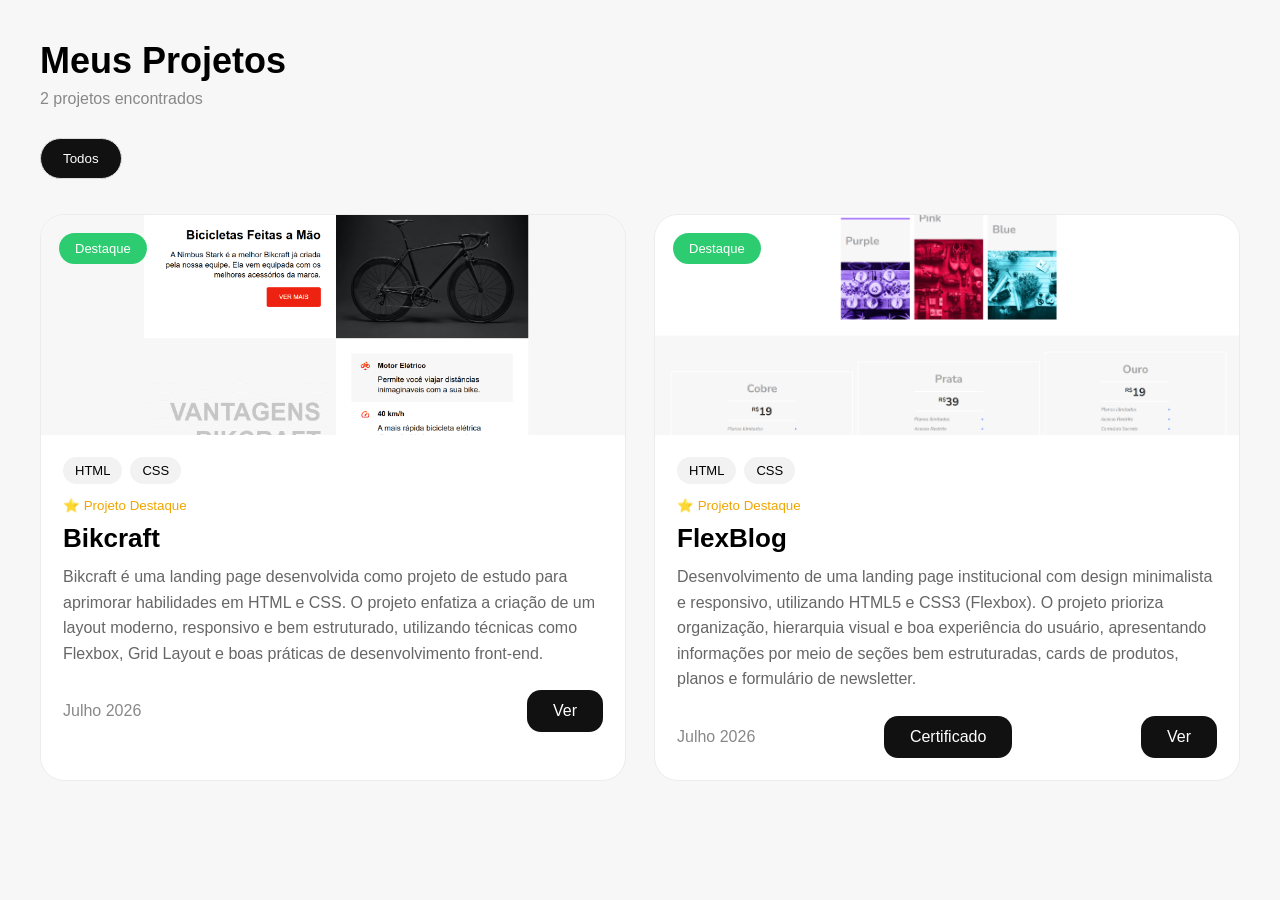
==== index.html @ 1755eb22 "Add FlexBlog project and updates Add the FlexBlog landing page project with HTML, CSS, and image ass" ====
<!DOCTYPE html>
<html lang="pt-br">

<head>
  <meta charset="UTF-8">
  <meta name="viewport" content="width=device-width, initial-scale=1.0">
  <meta name="author" content="Davi-src">
  <!--======= Style =======-->
  <link rel="stylesheet" href="src/style.css">
  <title>Projetos de estudo</title>

</head>

<body>

  <section class="projects">

    <div class="projects-header">
      <h2>Meus Projetos</h2>
      <span>2 projetos encontrados</span>
    </div>

    <div class="categories">

      <button class="active">Todos</button>
      <!-- <button>Frontend</button>
      <button>Backend</button>
      <button>Full Stack</button>
      <button>Landing Pages</button>
      <button>APIs</button> -->

    </div>

    <div class="projects-grid">

      <article class="card">

        <div class="card-image">

          <span class="badge destaque">
            Destaque
          </span>

          <img src="assets/Bikcraft.png" alt="Projeto">

        </div>

        <div class="card-content">

          <div class="stack">

            <span>HTML</span>
            <span>CSS</span>

          </div>

          <small class="type">
            ⭐ Projeto Destaque
          </small>

          <h3>
            Bikcraft
          </h3>

          <p>
            Bikcraft é uma landing page desenvolvida como projeto de estudo para aprimorar habilidades em HTML e CSS. O projeto enfatiza a criação de um layout moderno, responsivo e bem estruturado, utilizando técnicas como Flexbox, Grid Layout e boas práticas de desenvolvimento front-end.
          </p>

          <div class="card-footer">

            <span>
              Julho 2026
            </span>

            <a href="Project-bikcraft/index.html">
              Ver
            </a>

          </div>

        </div>

      </article>

      <article class="card">

        <div class="card-image">

          <span class="badge destaque">
            Destaque
          </span>

          <img src="assets/FlexBlog.png" alt="Projeto">

        </div>

        <div class="card-content">

          <div class="stack">

            <span>HTML</span>
            <span>CSS</span>

          </div>

          <small class="type">
            ⭐ Projeto Destaque
          </small>

          <h3>
            FlexBlog
          </h3>

          <p>
            Desenvolvimento de uma landing page institucional com design minimalista e responsivo, utilizando HTML5 e CSS3 (Flexbox). O projeto prioriza organização, hierarquia visual e boa experiência do usuário, apresentando informações por meio de seções bem estruturadas, cards de produtos, planos e formulário de newsletter.
          </p>

          <div class="card-footer">

            <span>
              Julho 2026
            </span>

            <a href="https://www.origamid.com/certificate/23b869e3">
              Certificado
            </a>

            <a href="Project-bikcraft/index.html">
              Ver
            </a>

          </div>

        </div>

      </article>

      

    </div>

  </section>

</body>

</html>
---- src/style.css ----
* {
  margin: 0;
  padding: 0;
  box-sizing: border-box;
}

body {
  font-family: 'Inter', sans-serif;
  background: #f7f7f8;
}

.projects {
  max-width: 87.5rem;
  margin: auto;
  padding: 2.5rem;
}

.projects-header {
  margin-bottom: 1.875rem;
}

.projects-header h2 {
  font-size: 2.25rem;
  margin-bottom: 0.5rem;
}

.projects-header span {
  color: #888;
}

.categories {
  display: flex;
  gap: 0.75rem;
  margin-bottom: 2.1875rem;
  flex-wrap: wrap;
}

.categories button {
  border: none;
  background: white;
  border: 0.0625rem solid #ddd;
  padding: 0.75rem 1.375rem;
  border-radius: 3.125rem;
  cursor: pointer;
  transition: 0.3s;
}

.categories button:hover {
  background: #111;
  color: white;
}

.categories .active {
  background: #111;
  color: white;
}

.projects-grid {
  display: grid;
  grid-template-columns: repeat(auto-fit, minmax(20rem, 1fr));
  gap: 1.75rem;
}

.card {
  background: white;
  border-radius: 1.5rem;
  overflow: hidden;
  transition: 0.35s;
  border: 0.0625rem solid #ececec;
}

.card:hover {
  transform: translateY(-0.5rem);
  box-shadow: 0 1.5625rem 3.75rem rgba(0, 0, 0, 0.12);
}

.card-image {
  position: relative;
  height: 13.75rem;
}

.card-image img {
  width: 100%;
  height: 100%;
  object-fit: cover;
}

.badge {
  position: absolute;
  top: 1.125rem;
  left: 1.125rem;
  padding: 0.5rem 1rem;
  border-radius: 3.125rem;
  color: white;
  font-size: 0.8125rem;
}

.destaque {
  background: #2ecc71;
}

.novo {
  background: #2d7df4;
}

.andamento {
  background: #f39c12;
}

.api {
  background: #7d3cff;
}

.card-content {
  padding: 1.375rem;
}

.stack {
  display: flex;
  gap: 0.5rem;
  flex-wrap: wrap;
  margin-bottom: 0.875rem;
}

.stack span {
  background: #f2f2f2;
  padding: 0.375rem 0.75rem;
  border-radius: 1.875rem;
  font-size: 0.8125rem;
}

.type {
  display: block;
  color: #f0a500;
  margin-bottom: 0.625rem;
}

.card h3 {
  font-size: 1.625rem;
  margin-bottom: 0.625rem;
}

.card p {
  color: #666;
  line-height: 1.6;
  margin-bottom: 1.5rem;
}

.card-footer {
  display: flex;
  justify-content: space-between;
  align-items: center;
}

.card-footer span {
  color: #888;
}

.card-footer a {
  background: #111;
  color: white;
  text-decoration: none;
  padding: 0.75rem 1.625rem;
  border-radius: 0.875rem;
  transition: 0.3s;
}

.card-footer a:hover {
  background: #333;
}
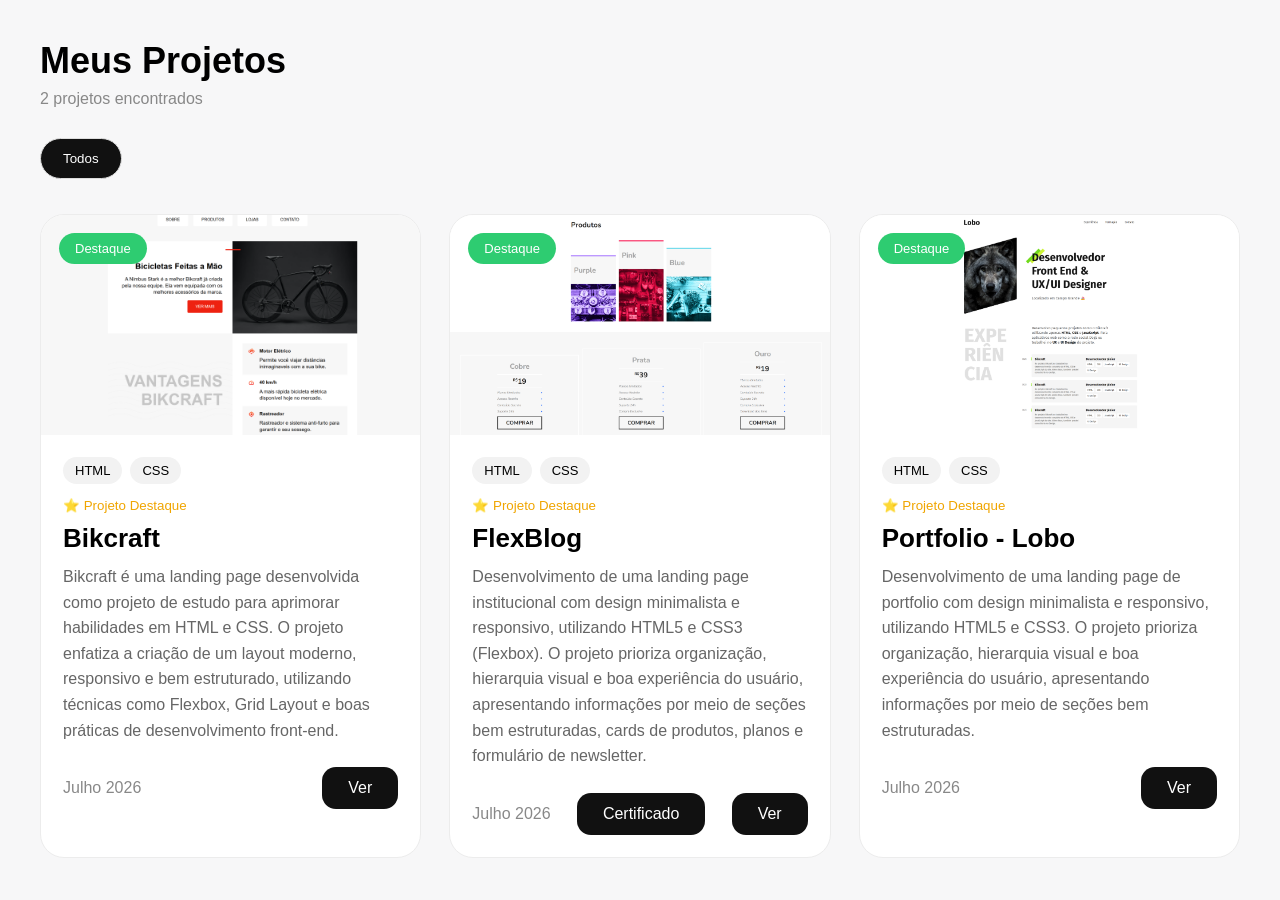
==== commit 13701f82: "Add Lobo portfolio landing page project Adicionei um novo projeto ao portfólio apresentando uma land" ====
--- a/index.html
+++ b/index.html
@@ -135,7 +135,54 @@
 
       </article>
 
-      
+      <article class="card">
+
+        <div class="card-image">
+
+          <span class="badge destaque">
+            Destaque
+          </span>
+
+          <img src="assets/portfolio-lobo.png" alt="Projeto">
+
+        </div>
+
+        <div class="card-content">
+
+          <div class="stack">
+
+            <span>HTML</span>
+            <span>CSS</span>
+
+          </div>
+
+          <small class="type">
+            ⭐ Projeto Destaque
+          </small>
+
+          <h3>
+            Portfolio - Lobo
+          </h3>
+
+          <p>
+            Desenvolvimento de uma landing page de portfolio com design minimalista e responsivo, utilizando HTML5 e CSS3. O projeto prioriza organização, hierarquia visual e boa experiência do usuário, apresentando informações por meio de seções bem estruturadas.
+          </p>
+
+          <div class="card-footer">
+
+            <span>
+              Julho 2026
+            </span>
+
+            <a href="Project-portfolio-lobo/index.html">
+              Ver
+            </a>
+
+          </div>
+
+        </div>
+
+      </article>
 
     </div>
 
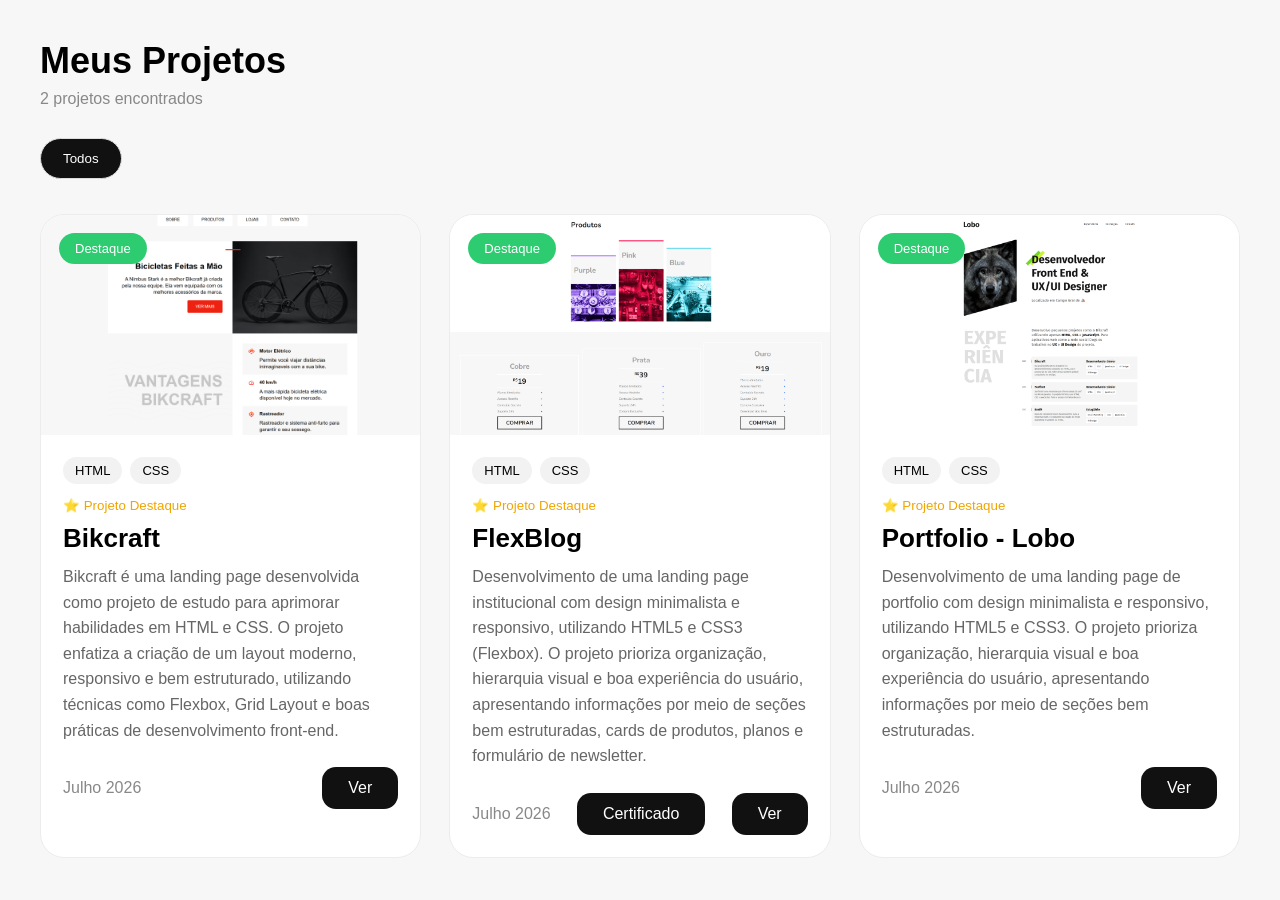
==== commit e95dff30: "up" ====
--- a/index.html
+++ b/index.html
@@ -125,7 +125,7 @@
               Certificado
             </a>
 
-            <a href="Project-bikcraft/index.html">
+            <a href="Project-flexblog/index.html">
               Ver
             </a>
 
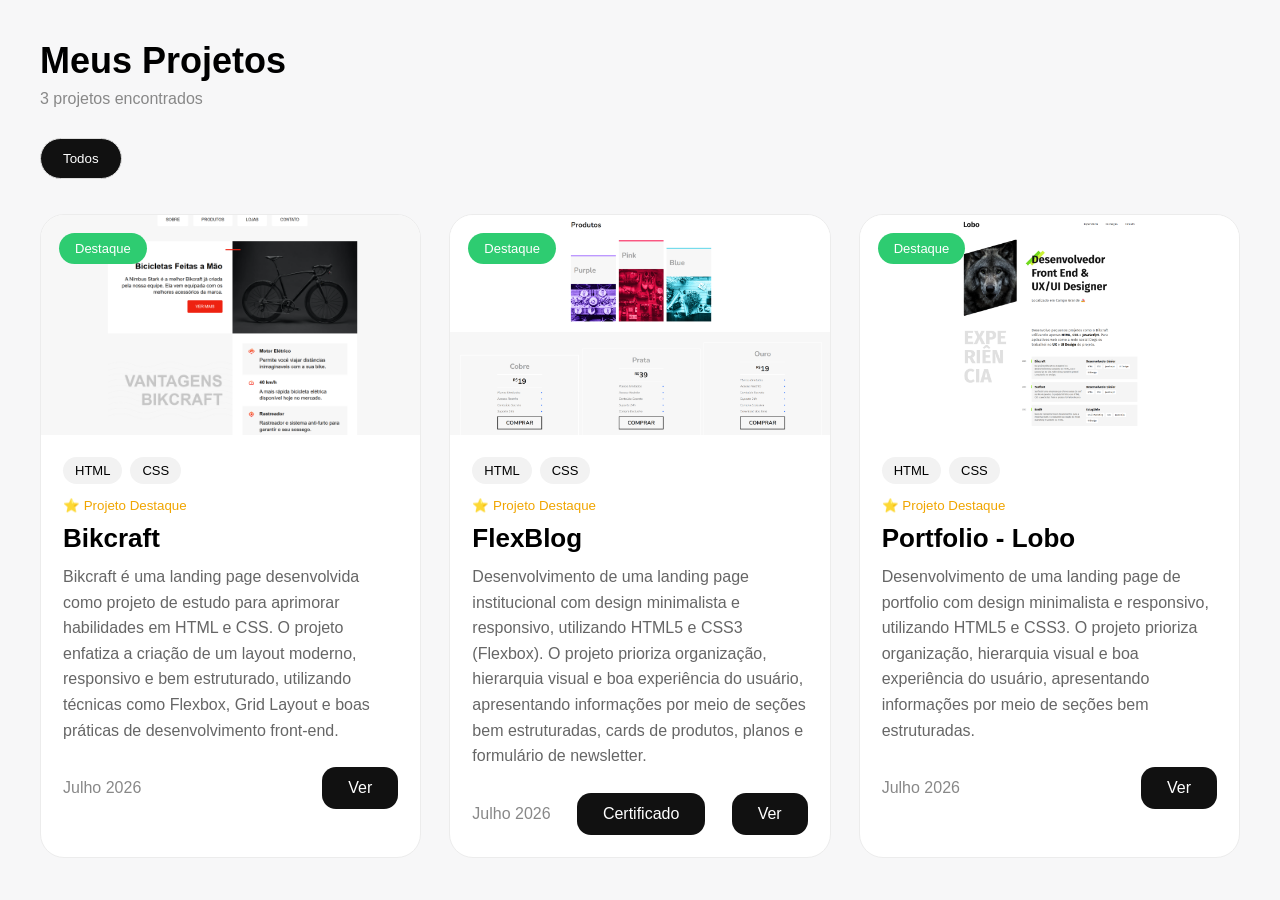
==== commit bb884596: "Update index.html" ====
--- a/index.html
+++ b/index.html
@@ -17,7 +17,7 @@
 
     <div class="projects-header">
       <h2>Meus Projetos</h2>
-      <span>2 projetos encontrados</span>
+      <span>3 projetos encontrados</span>
     </div>
 
     <div class="categories">
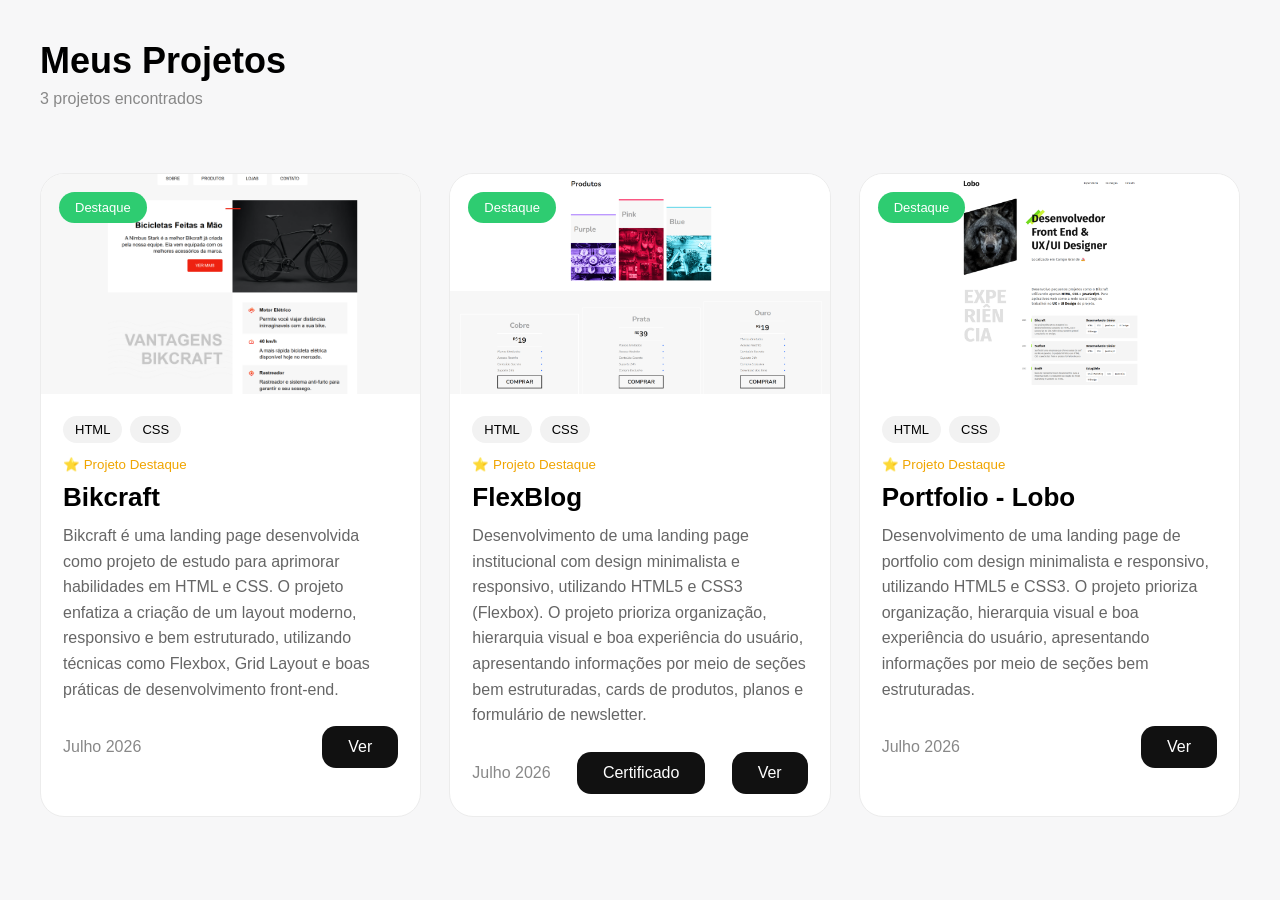
==== commit 5c69097c: "Update index.html" ====
--- a/index.html
+++ b/index.html
@@ -22,8 +22,8 @@
 
     <div class="categories">
 
-      <button class="active">Todos</button>
-      <!-- <button>Frontend</button>
+      <!-- <button class="active">Todos</button>
+      <button>Frontend</button>
       <button>Backend</button>
       <button>Full Stack</button>
       <button>Landing Pages</button>
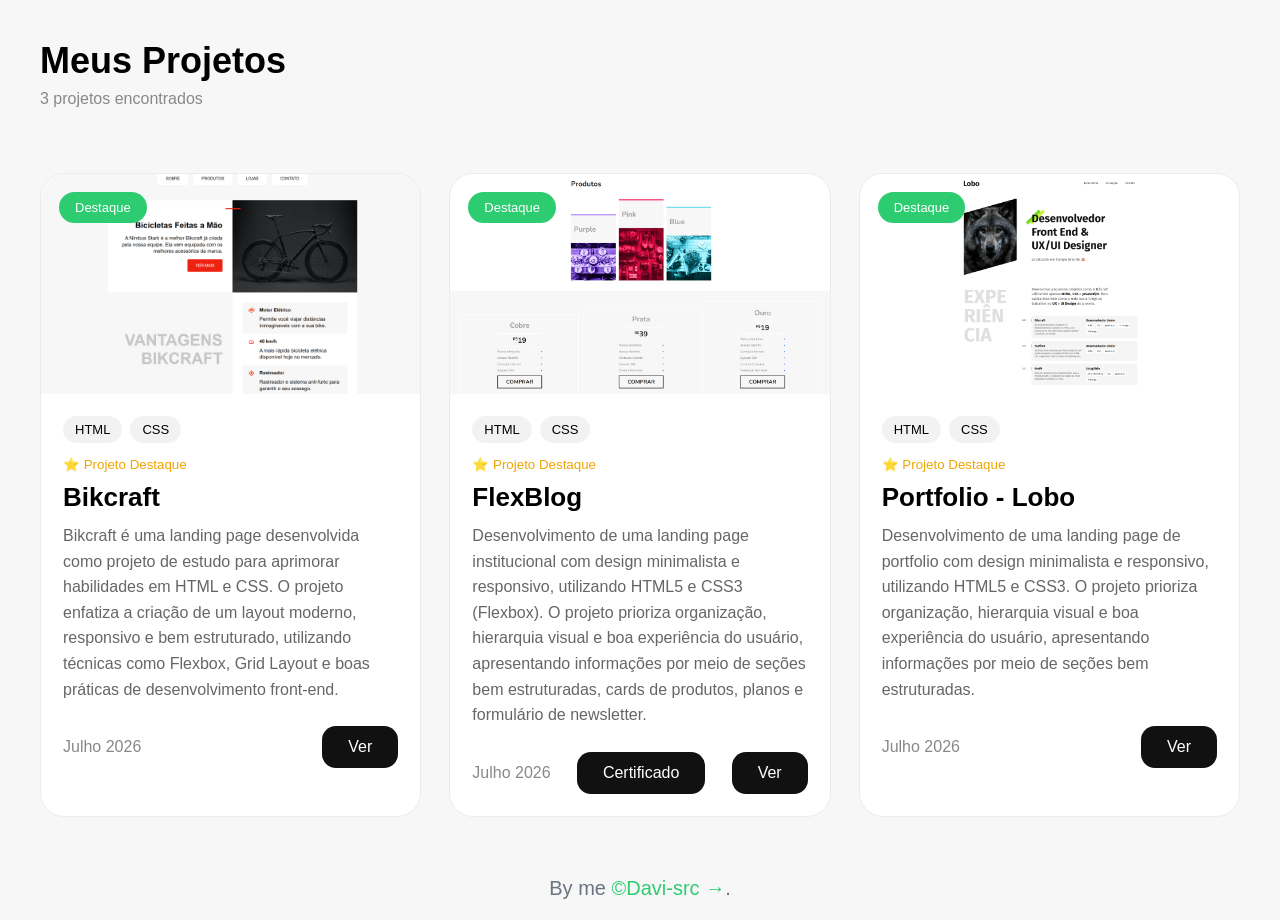
==== commit 9f1c88fe: "add footer" ====
--- a/index.html
+++ b/index.html
@@ -188,6 +188,10 @@
 
   </section>
 
+  <footer>
+    <p>By me <a href="https://github.com/Davi-src">&copy;Davi-src →</a>.</p>
+  </footer>
+
 </body>
 
 </html>
--- a/src/style.css
+++ b/src/style.css
@@ -167,4 +167,17 @@
 
 .card-footer a:hover {
   background: #333;
+}
+
+footer {
+  margin-top: 1.25rem;
+  margin-bottom: 1.25rem;
+  text-align: center;
+  color: #6b7280;
+  font-size: 1.25rem;
+}
+
+footer a {
+  color: #2ecc71;
+  text-decoration: none;
 }
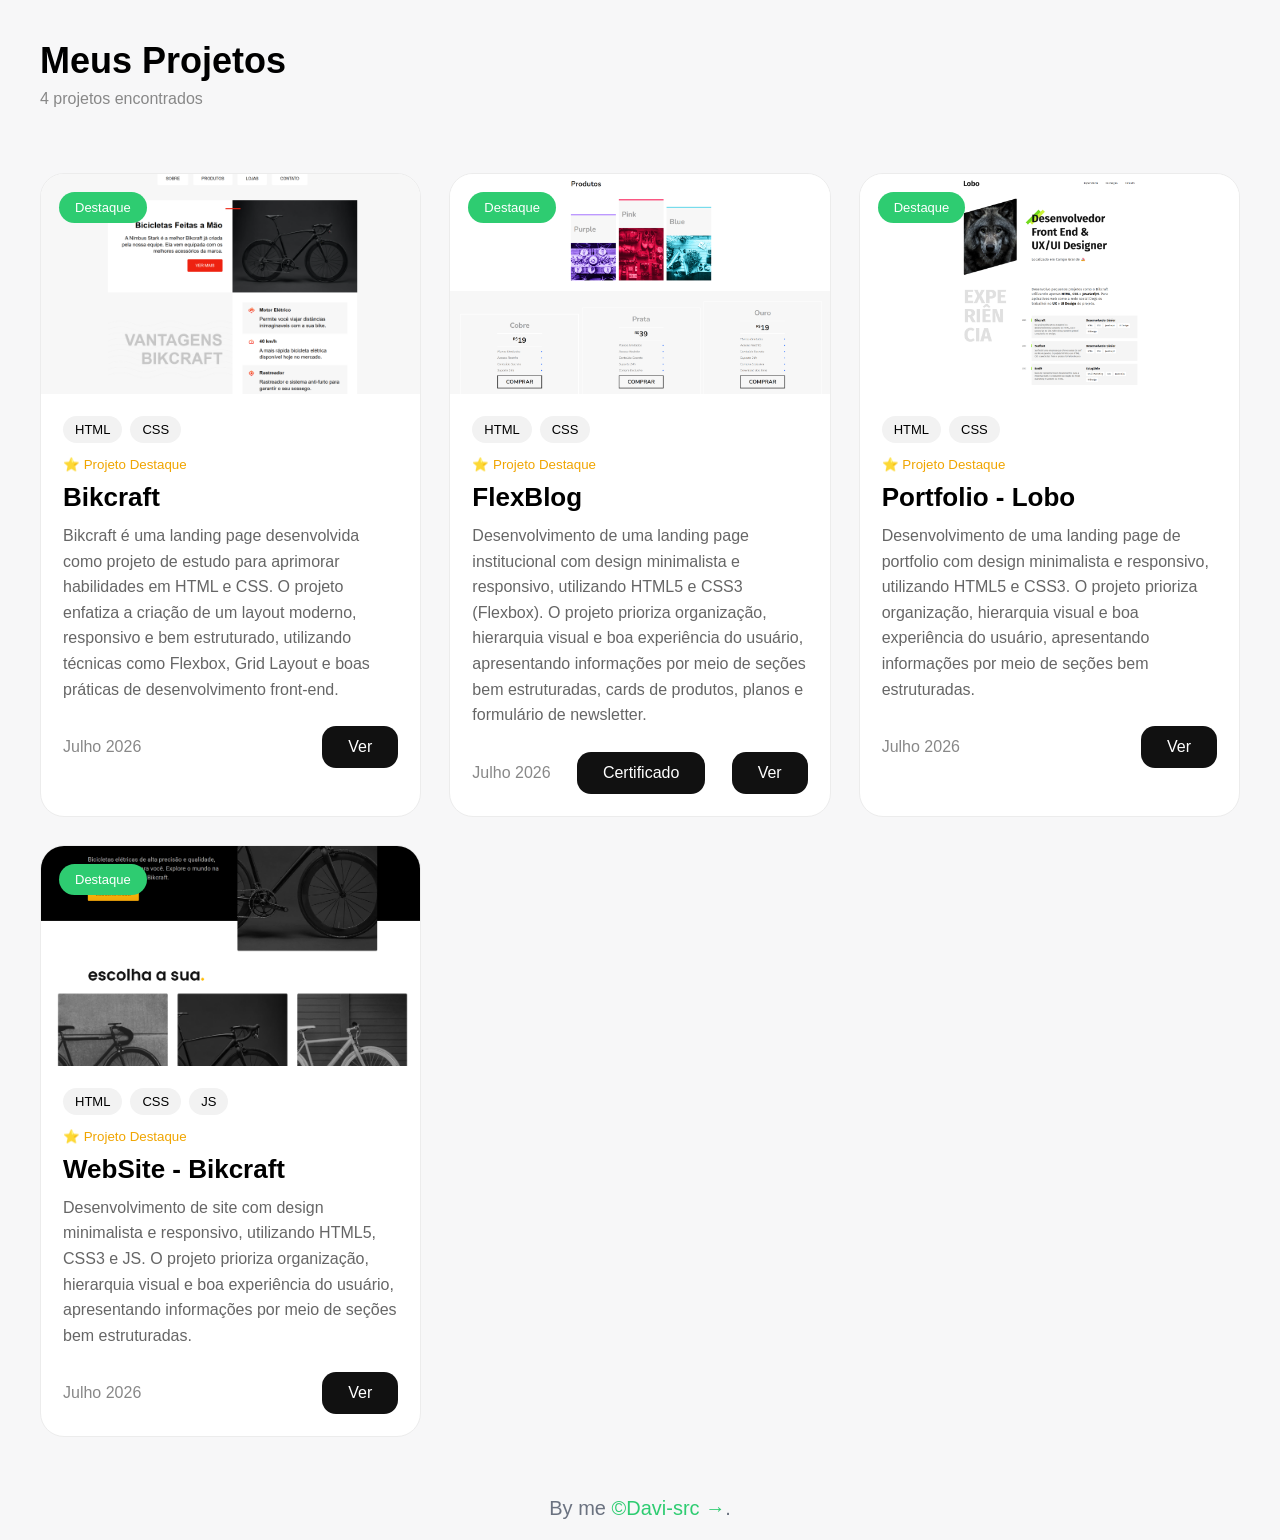
==== commit e0c6c414: "configuraçoes iniciais" ====
--- a/index.html
+++ b/index.html
@@ -17,7 +17,7 @@
 
     <div class="projects-header">
       <h2>Meus Projetos</h2>
-      <span>3 projetos encontrados</span>
+      <span>4 projetos encontrados</span>
     </div>
 
     <div class="categories">
@@ -184,6 +184,56 @@
 
       </article>
 
+      <article class="card">
+
+        <div class="card-image">
+
+          <span class="badge destaque">
+            Destaque
+          </span>
+
+          <img src="assets/website-bikcraft.html.png" alt="Projeto">
+
+        </div>
+
+        <div class="card-content">
+
+          <div class="stack">
+
+            <span>HTML</span>
+            <span>CSS</span>
+            <span>JS</span>
+
+          </div>
+
+          <small class="type">
+            ⭐ Projeto Destaque
+          </small>
+
+          <h3>
+            WebSite - Bikcraft
+          </h3>
+
+          <p>
+            Desenvolvimento de site com design minimalista e responsivo, utilizando HTML5, CSS3 e JS. O projeto prioriza organização, hierarquia visual e boa experiência do usuário, apresentando informações por meio de seções bem estruturadas.
+          </p>
+
+          <div class="card-footer">
+
+            <span>
+              Julho 2026
+            </span>
+
+            <a href="Project-website-bikcraft/index.html">
+              Ver
+            </a>
+
+          </div>
+
+        </div>
+
+      </article>
+
     </div>
 
   </section>
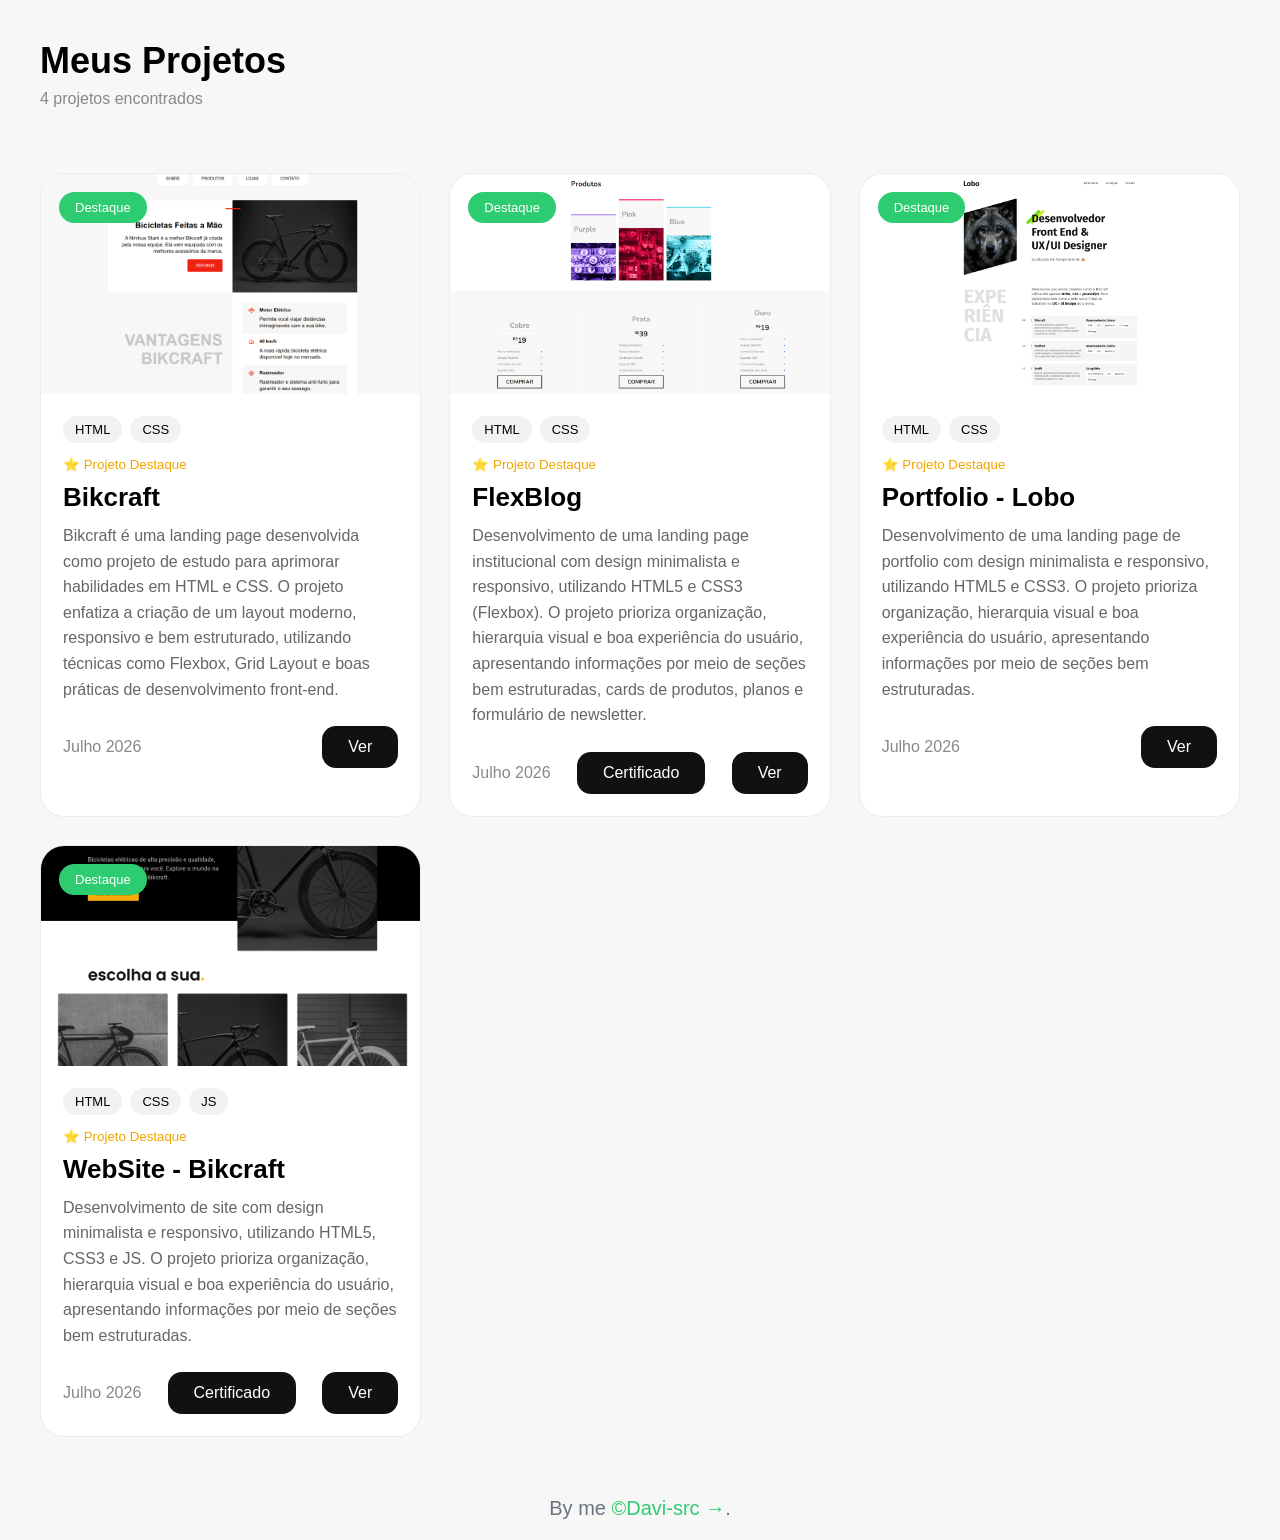
==== commit de73bd29: "Update index.html" ====
--- a/index.html
+++ b/index.html
@@ -224,6 +224,10 @@
               Julho 2026
             </span>
 
+            <a href="https://www.origamid.com/certificate/f683f86b00">
+              Certificado
+            </a>
+
             <a href="Project-website-bikcraft/index.html">
               Ver
             </a>
